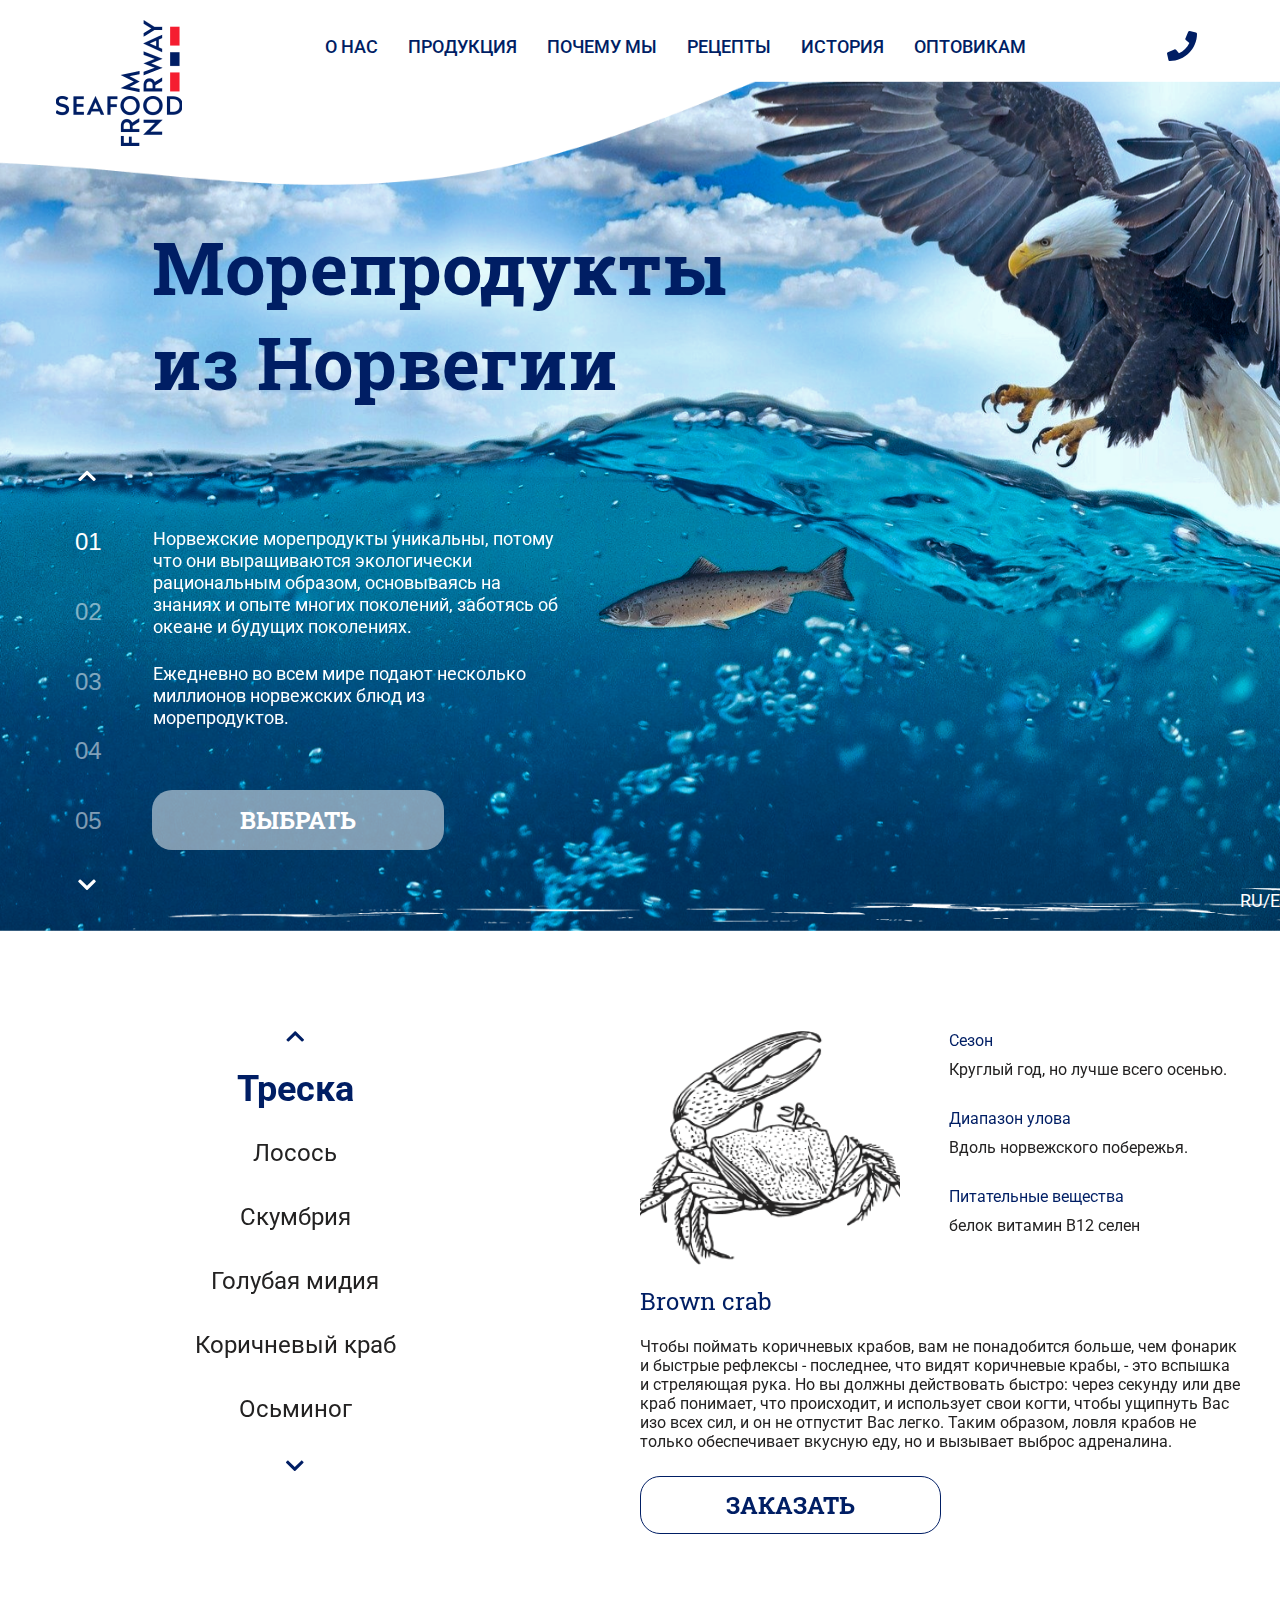
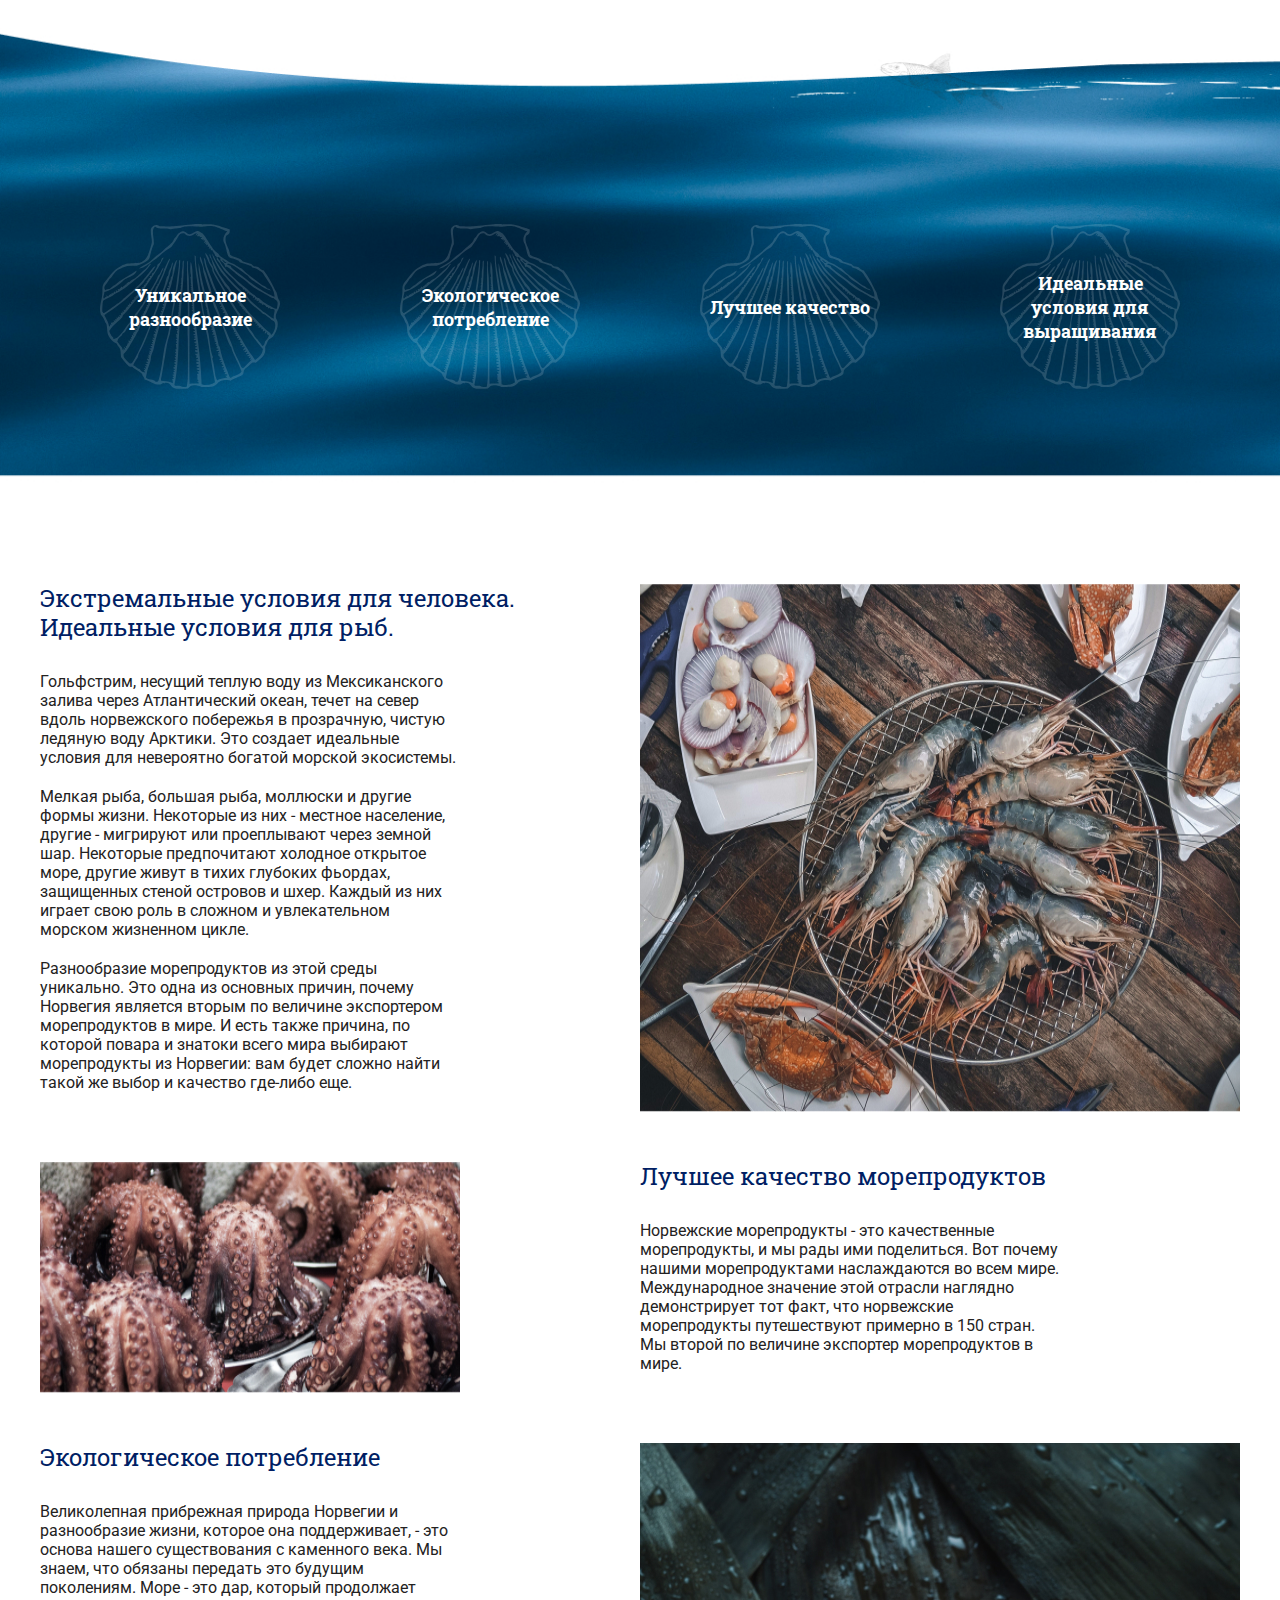
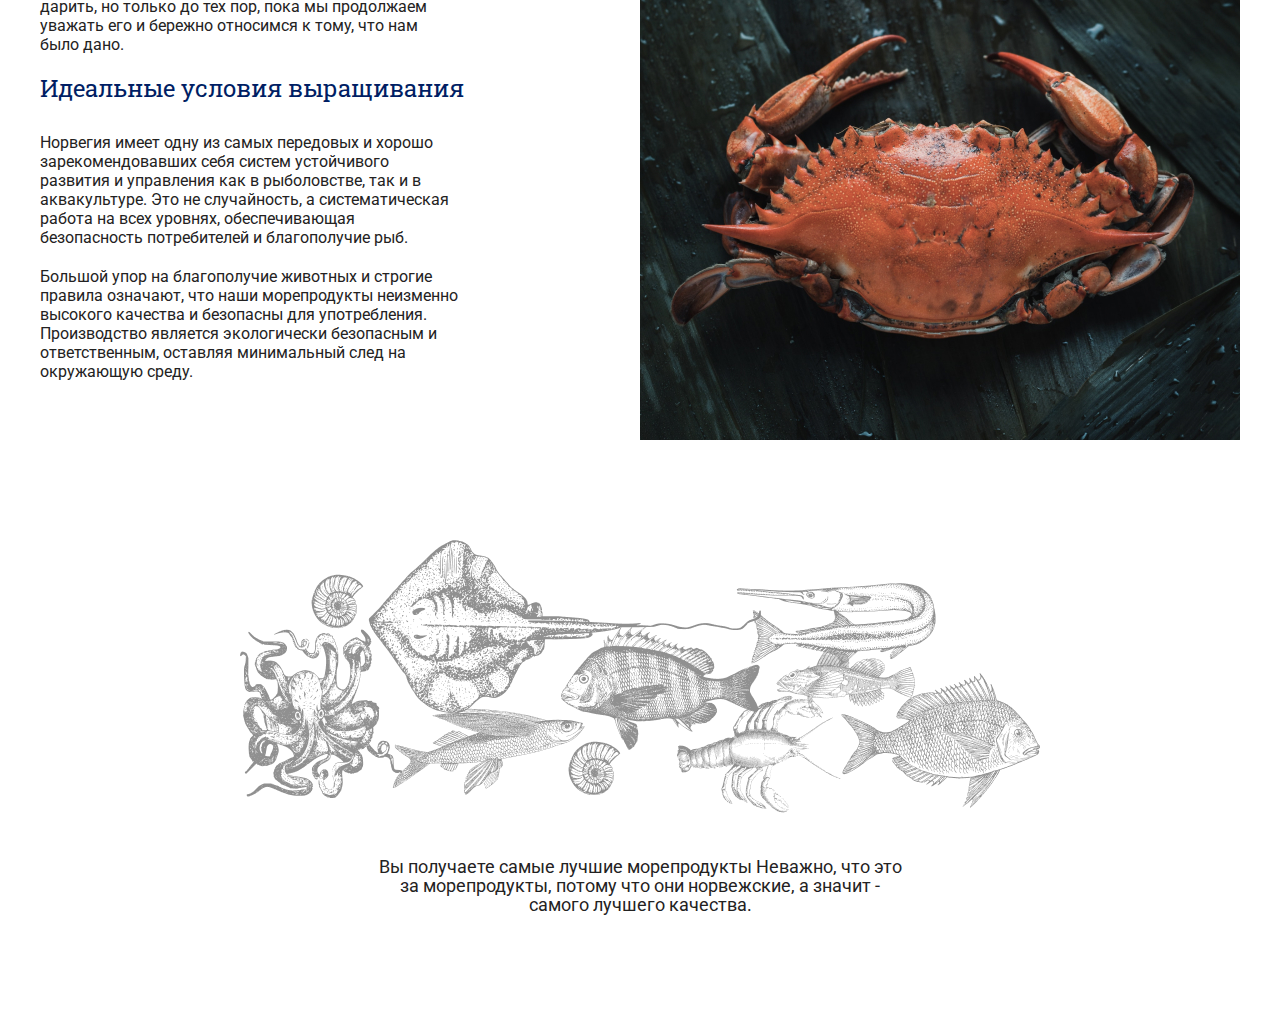
==== index.html @ a82eacaa "first commit" ====
<!DOCTYPE html>
<html lang="RU">

<head>
  <meta charset="UTF-8">
  <meta name="viewport" content="width=device-width, initial-scale=1.0">
  <meta http-equiv="X-UA-Compatible" content="ie=edge">
  <title>Document</title>
  <link rel="preconnect" href="https://fonts.googleapis.com">
  <link rel="preconnect" href="https://fonts.gstatic.com" crossorigin>
  <link href="https://fonts.googleapis.com/css2?family=Roboto+Slab:wght@400;700&family=Roboto:wght@400;500&display=swap"
    rel="stylesheet">
  <link rel="stylesheet" href="css/reset.css">
  <link rel="stylesheet" href="css/slick.css">
  <link rel="stylesheet" href="css/jquery.fancybox.css">
  <link rel="stylesheet" href="css/style.css">
</head>

<body>

  <header class="header">
    <div class="container">
      <div class="header__top">

        <a href="#" class="logo">
          <img class="logo__img" src="images/logo.png" alt="">
        </a>
        <nav class="menu">
          <ul class="menu__list">
            <li class="menu__item">
              <a href="" class="menu__link">О нас</a>
            </li>
            <li class="menu__item">
              <a href="" class="menu__link">Продукция</a>
            </li>
            <li class="menu__item">
              <a href="" class="menu__link">Почему мы</a>
            </li>
            <li class="menu__item">
              <a href="" class="menu__link">Рецепты</a>
            </li>
            <li class="menu__item">
              <a href="" class="menu__link">История</a>
            </li>
            <li class="menu__item">
              <a href="" class="menu__link">Оптовикам</a>
            </li>
          </ul>
        </nav>
        <a href="" class="phone">
          <img class="phone__img" src="images/phone.svg" alt="">
        </a>
      </div>
    </div>
    <div class="header__content">
      <div class="container">
        <h1 class="title">
          Морепродукты из Норвегии
        </h1>
        <div class="header-slider">
          <div class="header-slider__item">
            <p class="header-slider__text">
              Норвежские морепродукты уникальны, потому что они выращиваются экологически рациональным образом,
              основываясь на знаниях и опыте многих поколений, заботясь об океане и будущих поколениях.
            </p>
            <p class="header-slider__text">
              Ежедневно во всем мире подают несколько миллионов норвежских блюд из морепродуктов.
            </p>
          </div>
          <div class="header-slider__item">
            <p class="header-slider__text">
              Норвежские морепродукты уникальны, потому что они выращиваются экологически рациональным образом,
              основываясь на знаниях и опыте многих поколений, заботясь об океане и будущих поколениях.
            </p>
            <p class="header-slider__text">
              Ежедневно во всем мире подают несколько миллионов норвежских блюд из морепродуктов.
            </p>
          </div>
          <div class="header-slider__item">
            <p class="header-slider__text">
              Норвежские морепродукты уникальны, потому что они выращиваются экологически рациональным образом,
              основываясь на знаниях и опыте многих поколений, заботясь об океане и будущих поколениях.
            </p>
            <p class="header-slider__text">
              Ежедневно во всем мире подают несколько миллионов норвежских блюд из морепродуктов.
            </p>
          </div>
          <div class="header-slider__item">
            <p class="header-slider__text">
              Норвежские морепродукты уникальны, потому что они выращиваются экологически рациональным образом,
              основываясь на знаниях и опыте многих поколений, заботясь об океане и будущих поколениях.
            </p>
            <p class="header-slider__text">
              Ежедневно во всем мире подают несколько миллионов норвежских блюд из морепродуктов.
            </p>
          </div>
          <div class="header-slider__item">
            <p class="header-slider__text">
              Норвежские морепродукты уникальны, потому что они выращиваются экологически рациональным образом,
              основываясь на знаниях и опыте многих поколений, заботясь об океане и будущих поколениях.
            </p>
            <p class="header-slider__text">
              Ежедневно во всем мире подают несколько миллионов норвежских блюд из морепродуктов.
            </p>
          </div>
        </div>
        <a href="#" class="header__content-btn">ВЫБРАТЬ</a>
        <div class="header__content-box">
          <a href="#" class="header__content-link">RU</a>/
          <a href="#" class="header__content-link">EN</a>
        </div>
      </div>
    </div>
  </header>

  <main class="main">
    <section class="product">
      <div class="container">
        <div class="product__inner">
          <div class="product__name">
            <h3 class="product__name-item">Треска</h3>
            <h3 class="product__name-item">Лосось</h3>
            <h3 class="product__name-item">Скумбрия</h3>
            <h3 class="product__name-item">Голубая мидия</h3>
            <h3 class="product__name-item">Коричневый краб</h3>
            <h3 class="product__name-item">Осьминог</h3>
            <h3 class="product__name-item">Треска</h3>
            <h3 class="product__name-item">Голубая мидия</h3>
            <h3 class="product__name-item">Скумбрия</h3>
            <h3 class="product__name-item">Осьминог</h3>
          </div>


          <div class="product__content">

            <div class="product__content-element">

              <div class="product__content-box">
                <img class="product__content-img" src="images/product.png" alt="">
                <ul class="product__content-list">
                  <li class="product__content-item">
                    <span>Сезон</span>
                    Круглый год, но лучше всего осенью.
                  </li>
                  <li class="product__content-item">
                    <span>Диапазон улова</span>
                    Вдоль норвежского побережья.
                  </li>
                  <li class="product__content-item">
                    <span>Питательные вещества</span>
                    белок
                    витамин B12
                   селен
                  </li>
                </ul>
              </div>
              <h3 class="product__content-title">Brown crab</h2>
              <p class="product__content-text">
                Чтобы поймать коричневых крабов, вам не понадобится больше, чем фонарик и быстрые рефлексы - последнее, что видят коричневые крабы, - это вспышка и стреляющая рука. Но вы должны действовать быстро: через секунду или две краб понимает, что происходит, и использует свои когти, чтобы ущипнуть Вас изо всех сил, и он не отпустит Вас легко. Таким образом, ловля крабов не только обеспечивает вкусную еду, но и вызывает выброс адреналина.
              </p>
              <button class="product__content-btn">ЗАКАЗАТЬ</button>
            </div>
            <div class="product__content-element">

              <div class="product__content-box">
                <img class="product__content-img" src="images/product.png" alt="">
                <ul class="product__content-list">
                  <li class="product__content-item">
                    <span>Сезон</span>
                    Круглый год, но лучше всего осенью.
                  </li>
                  <li class="product__content-item">
                    <span>Диапазон улова</span>
                    Вдоль норвежского побережья.
                  </li>
                  <li class="product__content-item">
                    <span>Питательные вещества</span>
                    белок
                    витамин B12
                   селен
                  </li>
                </ul>
              </div>
              <h3 class="product__content-title">Brown crab</h2>
              <p class="product__content-text">
                Чтобы поймать коричневых крабов, вам не понадобится больше, чем фонарик и быстрые рефлексы - последнее, что видят коричневые крабы, - это вспышка и стреляющая рука. Но вы должны действовать быстро: через секунду или две краб понимает, что происходит, и использует свои когти, чтобы ущипнуть Вас изо всех сил, и он не отпустит Вас легко. Таким образом, ловля крабов не только обеспечивает вкусную еду, но и вызывает выброс адреналина.
              </p>
              <button class="product__content-btn">ЗАКАЗАТЬ</button>
            </div>
            <div class="product__content-element">

              <div class="product__content-box">
                <img class="product__content-img" src="images/product.png" alt="">
                <ul class="product__content-list">
                  <li class="product__content-item">
                    <span>Сезон</span>
                    Круглый год, но лучше всего осенью.
                  </li>
                  <li class="product__content-item">
                    <span>Диапазон улова</span>
                    Вдоль норвежского побережья.
                  </li>
                  <li class="product__content-item">
                    <span>Питательные вещества</span>
                    белок
                    витамин B12
                   селен
                  </li>
                </ul>
              </div>
              <h3 class="product__content-title">Brown crab</h2>
              <p class="product__content-text">
                Чтобы поймать коричневых крабов, вам не понадобится больше, чем фонарик и быстрые рефлексы - последнее, что видят коричневые крабы, - это вспышка и стреляющая рука. Но вы должны действовать быстро: через секунду или две краб понимает, что происходит, и использует свои когти, чтобы ущипнуть Вас изо всех сил, и он не отпустит Вас легко. Таким образом, ловля крабов не только обеспечивает вкусную еду, но и вызывает выброс адреналина.
              </p>
              <button class="product__content-btn">ЗАКАЗАТЬ</button>
            </div>
            <div class="product__content-element">

              <div class="product__content-box">
                <img class="product__content-img" src="images/product.png" alt="">
                <ul class="product__content-list">
                  <li class="product__content-item">
                    <span>Сезон</span>
                    Круглый год, но лучше всего осенью.
                  </li>
                  <li class="product__content-item">
                    <span>Диапазон улова</span>
                    Вдоль норвежского побережья.
                  </li>
                  <li class="product__content-item">
                    <span>Питательные вещества</span>
                    белок
                    витамин B12
                   селен
                  </li>
                </ul>
              </div>
              <h3 class="product__content-title">Brown crab</h2>
              <p class="product__content-text">
                Чтобы поймать коричневых крабов, вам не понадобится больше, чем фонарик и быстрые рефлексы - последнее, что видят коричневые крабы, - это вспышка и стреляющая рука. Но вы должны действовать быстро: через секунду или две краб понимает, что происходит, и использует свои когти, чтобы ущипнуть Вас изо всех сил, и он не отпустит Вас легко. Таким образом, ловля крабов не только обеспечивает вкусную еду, но и вызывает выброс адреналина.
              </p>
              <button class="product__content-btn">ЗАКАЗАТЬ</button>
            </div>
            <div class="product__content-element">

              <div class="product__content-box">
                <img class="product__content-img" src="images/product.png" alt="">
                <ul class="product__content-list">
                  <li class="product__content-item">
                    <span>Сезон</span>
                    Круглый год, но лучше всего осенью.
                  </li>
                  <li class="product__content-item">
                    <span>Диапазон улова</span>
                    Вдоль норвежского побережья.
                  </li>
                  <li class="product__content-item">
                    <span>Питательные вещества</span>
                    белок
                    витамин B12
                   селен
                  </li>
                </ul>
              </div>
              <h3 class="product__content-title">Brown crab</h2>
              <p class="product__content-text">
                Чтобы поймать коричневых крабов, вам не понадобится больше, чем фонарик и быстрые рефлексы - последнее, что видят коричневые крабы, - это вспышка и стреляющая рука. Но вы должны действовать быстро: через секунду или две краб понимает, что происходит, и использует свои когти, чтобы ущипнуть Вас изо всех сил, и он не отпустит Вас легко. Таким образом, ловля крабов не только обеспечивает вкусную еду, но и вызывает выброс адреналина.
              </p>
              <button class="product__content-btn">ЗАКАЗАТЬ</button>
            </div>
            <div class="product__content-element">

              <div class="product__content-box">
                <img class="product__content-img" src="images/product.png" alt="">
                <ul class="product__content-list">
                  <li class="product__content-item">
                    <span>Сезон</span>
                    Круглый год, но лучше всего осенью.
                  </li>
                  <li class="product__content-item">
                    <span>Диапазон улова</span>
                    Вдоль норвежского побережья.
                  </li>
                  <li class="product__content-item">
                    <span>Питательные вещества</span>
                    белок
                    витамин B12
                   селен
                  </li>
                </ul>
              </div>
              <h3 class="product__content-title">Brown crab</h2>
              <p class="product__content-text">
                Чтобы поймать коричневых крабов, вам не понадобится больше, чем фонарик и быстрые рефлексы - последнее, что видят коричневые крабы, - это вспышка и стреляющая рука. Но вы должны действовать быстро: через секунду или две краб понимает, что происходит, и использует свои когти, чтобы ущипнуть Вас изо всех сил, и он не отпустит Вас легко. Таким образом, ловля крабов не только обеспечивает вкусную еду, но и вызывает выброс адреналина.
              </p>
              <button class="product__content-btn">ЗАКАЗАТЬ</button>
            </div>
            <div class="product__content-element">

              <div class="product__content-box">
                <img class="product__content-img" src="images/product.png" alt="">
                <ul class="product__content-list">
                  <li class="product__content-item">
                    <span>Сезон</span>
                    Круглый год, но лучше всего осенью.
                  </li>
                  <li class="product__content-item">
                    <span>Диапазон улова</span>
                    Вдоль норвежского побережья.
                  </li>
                  <li class="product__content-item">
                    <span>Питательные вещества</span>
                    белок
                    витамин B12
                   селен
                  </li>
                </ul>
              </div>
              <h3 class="product__content-title">Brown crab</h2>
              <p class="product__content-text">
                Чтобы поймать коричневых крабов, вам не понадобится больше, чем фонарик и быстрые рефлексы - последнее, что видят коричневые крабы, - это вспышка и стреляющая рука. Но вы должны действовать быстро: через секунду или две краб понимает, что происходит, и использует свои когти, чтобы ущипнуть Вас изо всех сил, и он не отпустит Вас легко. Таким образом, ловля крабов не только обеспечивает вкусную еду, но и вызывает выброс адреналина.
              </p>
              <button class="product__content-btn">ЗАКАЗАТЬ</button>
            </div>
            <div class="product__content-element">

              <div class="product__content-box">
                <img class="product__content-img" src="images/product.png" alt="">
                <ul class="product__content-list">
                  <li class="product__content-item">
                    <span>Сезон</span>
                    Круглый год, но лучше всего осенью.
                  </li>
                  <li class="product__content-item">
                    <span>Диапазон улова</span>
                    Вдоль норвежского побережья.
                  </li>
                  <li class="product__content-item">
                    <span>Питательные вещества</span>
                    белок
                    витамин B12
                   селен
                  </li>
                </ul>
              </div>
              <h3 class="product__content-title">Brown crab</h2>
              <p class="product__content-text">
                Чтобы поймать коричневых крабов, вам не понадобится больше, чем фонарик и быстрые рефлексы - последнее, что видят коричневые крабы, - это вспышка и стреляющая рука. Но вы должны действовать быстро: через секунду или две краб понимает, что происходит, и использует свои когти, чтобы ущипнуть Вас изо всех сил, и он не отпустит Вас легко. Таким образом, ловля крабов не только обеспечивает вкусную еду, но и вызывает выброс адреналина.
              </p>
              <button class="product__content-btn">ЗАКАЗАТЬ</button>
            </div>
            <div class="product__content-element">

              <div class="product__content-box">
                <img class="product__content-img" src="images/product.png" alt="">
                <ul class="product__content-list">
                  <li class="product__content-item">
                    <span>Сезон</span>
                    Круглый год, но лучше всего осенью.
                  </li>
                  <li class="product__content-item">
                    <span>Диапазон улова</span>
                    Вдоль норвежского побережья.
                  </li>
                  <li class="product__content-item">
                    <span>Питательные вещества</span>
                    белок
                    витамин B12
                   селен
                  </li>
                </ul>
              </div>
              <h3 class="product__content-title">Brown crab</h2>
              <p class="product__content-text">
                Чтобы поймать коричневых крабов, вам не понадобится больше, чем фонарик и быстрые рефлексы - последнее, что видят коричневые крабы, - это вспышка и стреляющая рука. Но вы должны действовать быстро: через секунду или две краб понимает, что происходит, и использует свои когти, чтобы ущипнуть Вас изо всех сил, и он не отпустит Вас легко. Таким образом, ловля крабов не только обеспечивает вкусную еду, но и вызывает выброс адреналина.
              </p>
              <button class="product__content-btn">ЗАКАЗАТЬ</button>
            </div>
            <div class="product__content-element">

              <div class="product__content-box">
                <img class="product__content-img" src="images/product.png" alt="">
                <ul class="product__content-list">
                  <li class="product__content-item">
                    <span>Сезон</span>
                    Круглый год, но лучше всего осенью.
                  </li>
                  <li class="product__content-item">
                    <span>Диапазон улова</span>
                    Вдоль норвежского побережья.
                  </li>
                  <li class="product__content-item">
                    <span>Питательные вещества</span>
                    белок
                    витамин B12
                   селен
                  </li>
                </ul>
              </div>
              <h3 class="product__content-title">Brown crab</h2>
              <p class="product__content-text">
                Чтобы поймать коричневых крабов, вам не понадобится больше, чем фонарик и быстрые рефлексы - последнее, что видят коричневые крабы, - это вспышка и стреляющая рука. Но вы должны действовать быстро: через секунду или две краб понимает, что происходит, и использует свои когти, чтобы ущипнуть Вас изо всех сил, и он не отпустит Вас легко. Таким образом, ловля крабов не только обеспечивает вкусную еду, но и вызывает выброс адреналина.
              </p>
              <button class="product__content-btn">ЗАКАЗАТЬ</button>
            </div>


          </div>
        </div>
      </div>
    </section>
    <div class="seafood-box">
      <div class="container">
        <div class="seafood-box__items">
            <div class="seafood-box__item">Уникальное разнообразие</div>
            <div class="seafood-box__item">Экологическое потребление</div>
            <div class="seafood-box__item">Лучшее качество</div>
            <div class="seafood-box__item">Идеальные условия для выращивания</div>
        </div>
      </div>
    </div>
    <div class="seafood">
      <div class="container">
        <div class="seafood__items">

          <div class="seafood__item">
            <div class="seafood__items-content">
                  <h3 class="seafood__item-title">
                    Экстремальные условия для человека. Идеальные условия для рыб.
                  </h3>
                  <p class="seafood__item-text">
                    Гольфстрим, несущий теплую воду из Мексиканского залива через Атлантический океан, течет на север вдоль норвежского побережья в прозрачную, чистую ледяную воду Арктики. Это создает идеальные условия для невероятно богатой морской экосистемы.
                  </p>
                  <p class="seafood__item-text">Мелкая рыба, большая рыба, моллюски и другие формы жизни. Некоторые из них - местное население, другие - мигрируют или проеплывают через земной шар. Некоторые предпочитают холодное открытое море, другие живут в тихих глубоких фьордах, защищенных стеной островов и шхер. Каждый из них играет свою роль в сложном и увлекательном морском жизненном цикле.
                  </p>
                  <p class="seafood__item-text">Разнообразие морепродуктов из этой среды уникально. Это одна из основных причин, почему Норвегия является вторым по величине экспортером морепродуктов в мире. И есть также причина, по которой повара и знатоки всего мира выбирают морепродукты из Норвегии: вам будет сложно найти такой же выбор и качество где-либо еще.
                  </p>
              </div>
            <img class="seafood__item-img" src="images/content-1.jpg" alt="">
           </div>


           <div class="seafood__item seafood__item--text-right">
            <img class="seafood__item-img" src="images/content-2.jpg" alt="">
              <div class="seafood__items-content">
                  <h3 class="seafood__item-title">
                    Лучшее качество морепродуктов
                  </h3>
                  <p class="seafood__item-text">
                    Норвежские морепродукты - это качественные морепродукты, и мы рады ими поделиться. 
                    Вот почему нашими морепродуктами наслаждаются во всем мире. Международное значение этой отрасли наглядно демонстрирует тот факт, что норвежские морепродукты путешествуют примерно в 150 стран. Мы второй по величине экспортер морепродуктов в мире.
                  </p>
              </div>
           </div>

           <div class="seafood__item">
            <div class="seafood__items-content">
                  <h3 class="seafood__item-title">
                    Экологическое потребление
                  </h3>
                  <p class="seafood__item-text">
                    Великолепная прибрежная природа Норвегии и разнообразие жизни, которое она поддерживает, - это основа нашего существования с каменного века. Мы знаем, что обязаны передать это будущим поколениям. Море - это дар, который продолжает дарить, но только до тех пор, пока мы продолжаем уважать его и бережно относимся к тому, что нам было дано.
                  </p>
                  <h3 class="seafood__item-title">
                    Идеальные условия выращивания
                  </h3>
                  <p class="seafood__item-text">Норвегия имеет одну из самых передовых и хорошо зарекомендовавших себя систем устойчивого развития и управления как в рыболовстве, так и в аквакультуре. Это не случайность, а систематическая работа на всех уровнях, обеспечивающая безопасность потребителей и благополучие рыб. 
                  </p>
                  <p class="seafood__item-text">Большой упор на благополучие животных и строгие правила означают, что наши морепродукты неизменно высокого качества и безопасны для употребления. Производство является экологически безопасным и ответственным, оставляя минимальный след на окружающую среду.
                  </p>
              </div>
            <img class="seafood__item-img" src="images/content-3.jpg" alt="">
           </div>
          </div>
            <blockquote class="seafood__blockquote">
              <img src="images/blockquote.png" alt="">
              <p class="seafood__blockquote-text">Вы получаете самые лучшие морепродукты
                Неважно, что это за морепродукты, потому что они норвежские, 
                а значит - самого лучшего качества.</p>
            </blockquote>


      
    </div>
  </main>

  <script src="https://ajax.googleapis.com/ajax/libs/jquery/3.4.1/jquery.min.js"></script>
  <script src="js/slick.min.js"></script>
  <script src="js/jquery.fancybox.min.js"></script>
  <script src="js/main.js"></script>
</body>

</html>
---- css/style.css ----
*,
*::after,
*::before{
  box-sizing: border-box;  
}
a{
    color: inherit;
    text-decoration: none;
}
body{
    font-family: 'Roboto', sans-serif;
    font-weight: 400;
    font-size: 16px;
    line-height: 19px;
    color: #232222;
}
.container{
    max-width: 1220px;
    padding: 0 10px;
    margin:0 auto;
}
.header__top{
    display: flex;
    justify-content: space-between;
    padding-top: 20px;
}
.logo{
    margin-left: 16px;
}
.phone{
    margin-right: 43px;
    margin-top: 11px;
}
.menu{
    margin-top: 16px;
}
.menu__list{
    display: flex;
}
.menu__item + .menu__item{
    margin-left: 30px;
}
.menu__link{
    text-transform: uppercase;
    font-weight: 500;
    font-size: 18px;
    line-height: 21px;
    color: #001E64;
}
.menu__link:hover{
    border-bottom: 1px solid #001E64;
    color: #60729E
}
.header__content{
    background-image: url(../images/header.png);
    background-size: cover;
    background-position: top;
    background-repeat: no-repeat;
    padding-bottom: 20px;
    margin-top: -100px;
    min-height: calc(100vh - 50px);
}
.title{
    color: #001E64;
    font-weight: 700;
    font-size: 72px;
    line-height: 95px;
    font-family: 'Roboto Slab', serif;
    max-width: 589px;
    padding-top: 170px;
    padding-left: 112px;
    margin-bottom: 60px;
}
.header-slider{
    max-width: 522px;
    padding-left: 112px;
    padding-top: 57px;
    padding-bottom: 135px;
}
.header-slider__text{
    color: #FFFFFF;
    margin-bottom: 25px;
    font-size: 18px;
    line-height: 22px;
}
.slick-prev,
.slick-next{
    background-color: transparent;
    border: none;
    cursor: pointer;
    padding: 0;
    position: absolute;
    left: 19px;
}
.slick-prev{
    top: 0;
}
.slick-next{
    bottom: 0;
}

.slick-dots{
    list-style: none;
    position: absolute;
    left: 35px;
    top: 58px;
    bottom: 55px;
    display: flex;
    flex-direction: column;
    justify-content: space-between;
}

.slick-dots button{
    border: none;
    background-color: transparent;
    padding: 0;
    font-size: 24px;
    line-height: 28px;
    color: #FFFFFF;
    font-weight: 400;
    opacity: 0.5;
    cursor: pointer;
}
.slick-active button{
    opacity: 1;
}
.slick-dots button::before{
    content: '0';
}
.header__content-btn{
    font-family: 'Roboto Slab', serif;
    font-size: 24px;
    line-height: 32px;
    color: #FFFFFF;
    font-weight: 700;
    padding: 14px 88px;
    border-radius: 20px;
    background-color: rgb(255, 255, 255, 0.5);
    margin-left: 112px;
    display: inline-block;
    transform: translateY(-100px);
    position: absolute;
}
.header__content-box{
    display: flex;
    margin-left: 100%;
    margin-right: 30px;
    font-size: 18px;
    line-height: 21px;
    color: #FFFFFF;
}
.header__content-link__active{
    font-weight: 700;
}
.product{
    padding-top: 100px;
}
.product__inner{
    display: flex;
    justify-content: space-between;
}
.product__content{
    max-width: 600px;
}
.product__name{
    width: 510px;
    text-align: center;
    padding-top: 41px;
}
.product-prev{
    position: absolute;
    top: 0;
    left: 50%;
    transform: translateX(-50%);
}
.product-prev,
.product-next{
    border: none;
    background-color: transparent;
    padding: 0;
}
.product__name-item{
    font-size: 24px;
    line-height: 32px;
    font-weight: 400;
    cursor: pointer;
}
.product__name-item+ .product__name-item{
    margin-top: 30px;
}
.product__name-item.slick-current{
    font-weight: 700;
    font-size: 36px;
    color: #001E64; 
}

.product__content-box{
    display: flex;
    justify-content: space-between;
}
.product__content-img{
    object-fit: cover;
}
.product__content-list{
    width: 291px;
    list-style: none;
}

.product__content-item{
    margin-bottom: 30px;
}
.product__content-item span{
    display: block;
    margin-bottom: 10px;
    color: #001E64; 
}
.product__content-title{
    padding-top: 20px;
    margin-bottom: 20px;
    font-size: 24px;
    line-height: 32px;
    font-family: 'Roboto Slab', serif;
    font-weight: 400;
    color: #001E64; 
}
.product__content-text{
    font-size: 16px;
    margin-bottom: 25px;
}
.product__content-btn{
    font-family: 'Roboto Slab', serif;
    display: inline-block;
    padding: 12px 85px;
    color: #001E64;
    font-size: 24px;
    line-height: 32px;
    font-weight: 700;
    background-color: transparent;
    text-transform: uppercase;
    border: 1px solid #001E64;
    border-radius: 20px;
    cursor: pointer;
}
.seafood-box{
    background-image: url(../images/seafood.jpg);
    background-repeat: no-repeat;
    background-size: cover;
    background-position: top center;
    padding: 290px 0 95px;
    font-family: 'Roboto Slab', serif;
    font-weight: 700;
    font-size: 18px;
    line-height: 24px;
}
.seafood-box__items{
    display: flex;
    justify-content: space-around;
}
.seafood-box__item{
    width: 180px;
    min-height: 165px;
    display: flex;
    justify-content: center;
    align-items: center;
    text-align: center;
    color:white;
    background-image: url(../images/seefoods-decor.svg);
    background-position: center;
    background-size: cover;
}

.seafood {
    padding: 100px 0;
}
.seafood__items {
    margin-bottom: 100px;
}
.seafood__item {
    display: flex;
    justify-content: space-between;
    margin-bottom: 50px;
}
.seafood__item-title {
    max-width: 490px;
    margin-bottom: 30px;
    font-size: 24px;
    font-family: 'Roboto Slab', serif;
    color: #001E64;
    font-weight: 400;
    line-height: 29px;
}
.seafood__item-text {
    max-width: 420px;
    margin-bottom: 20px;
}

.seafood__item--text-right .seafood__item-title{
    max-width: 420px;
}
.seafood__item--text-right .seafood__items-content{
    margin-right: 180px;
}
.seafood__item-img {
}
.seafood__blockquote {
    max-width: 800px;
    margin: 0 auto;
    text-align: center;
}
.seafood__blockquote-text {
    max-width: 530px;
    font-size: 18px;
    margin: 0 auto;
}
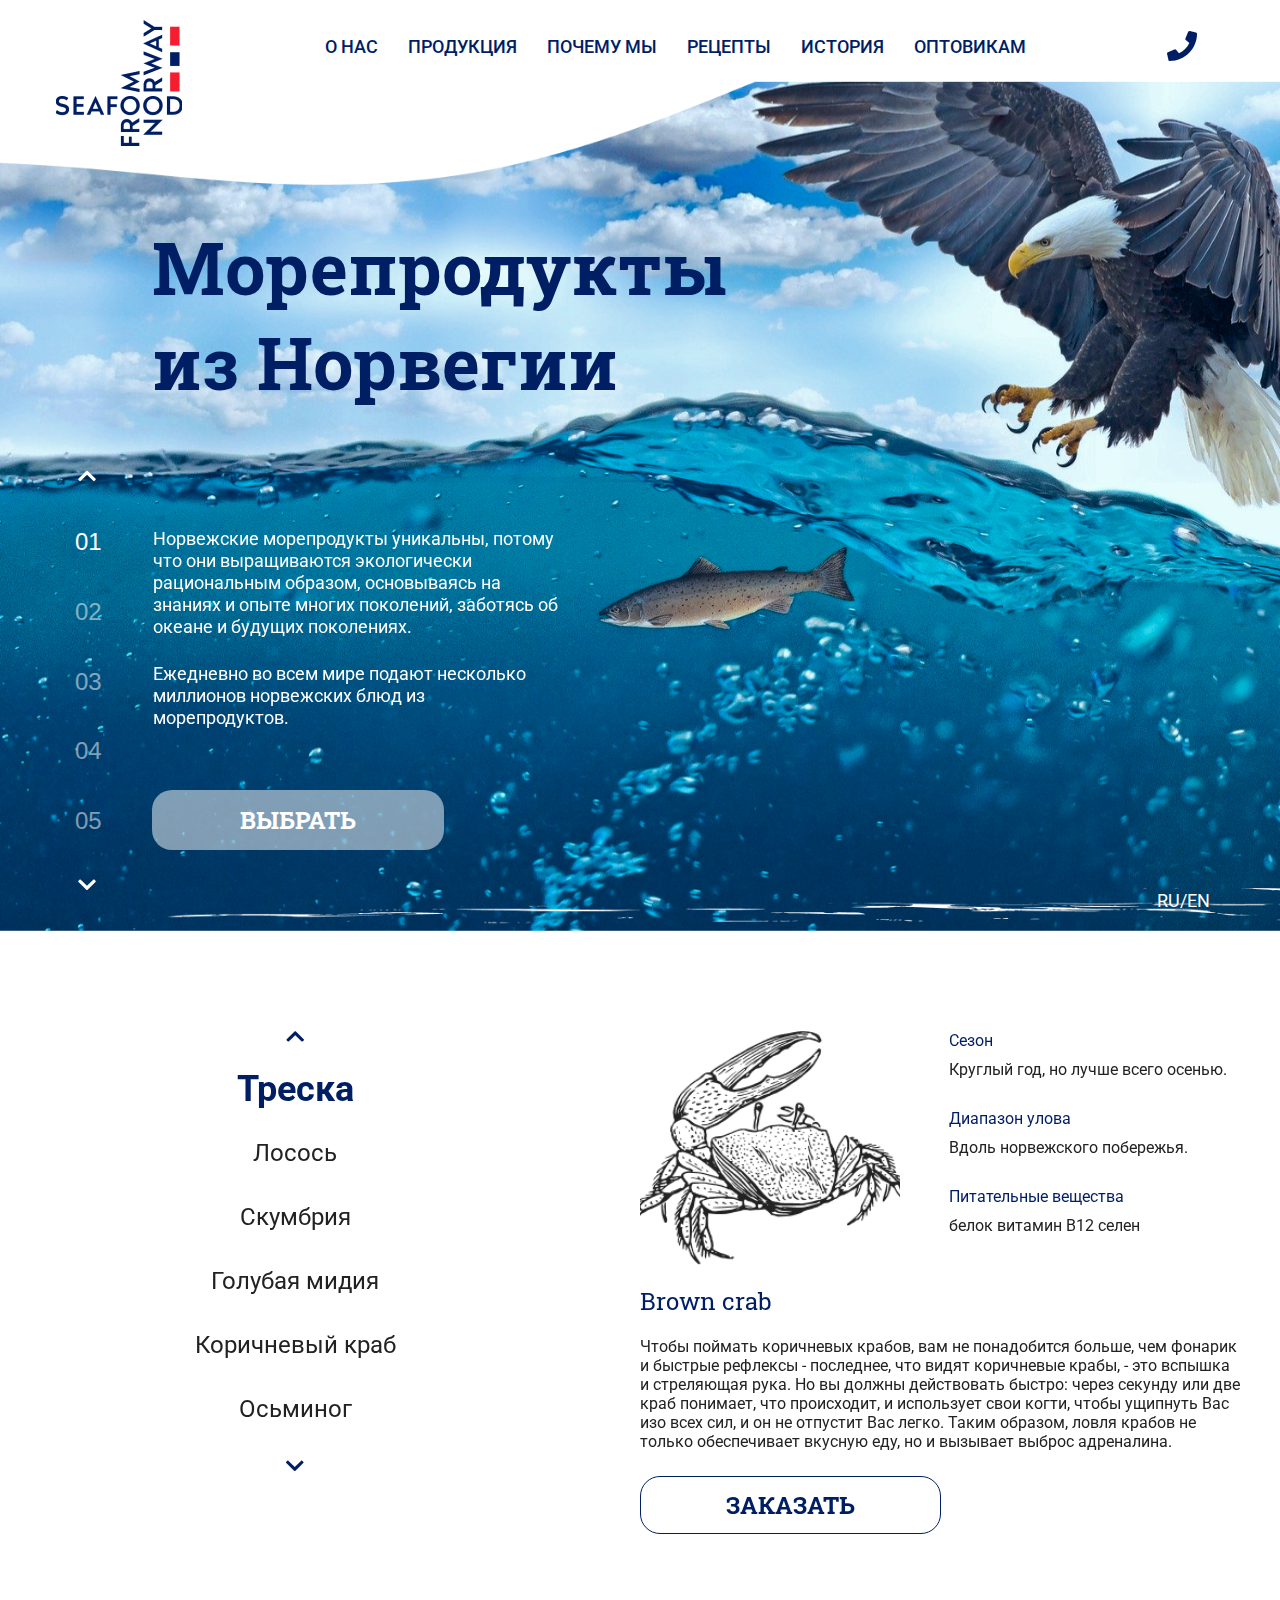
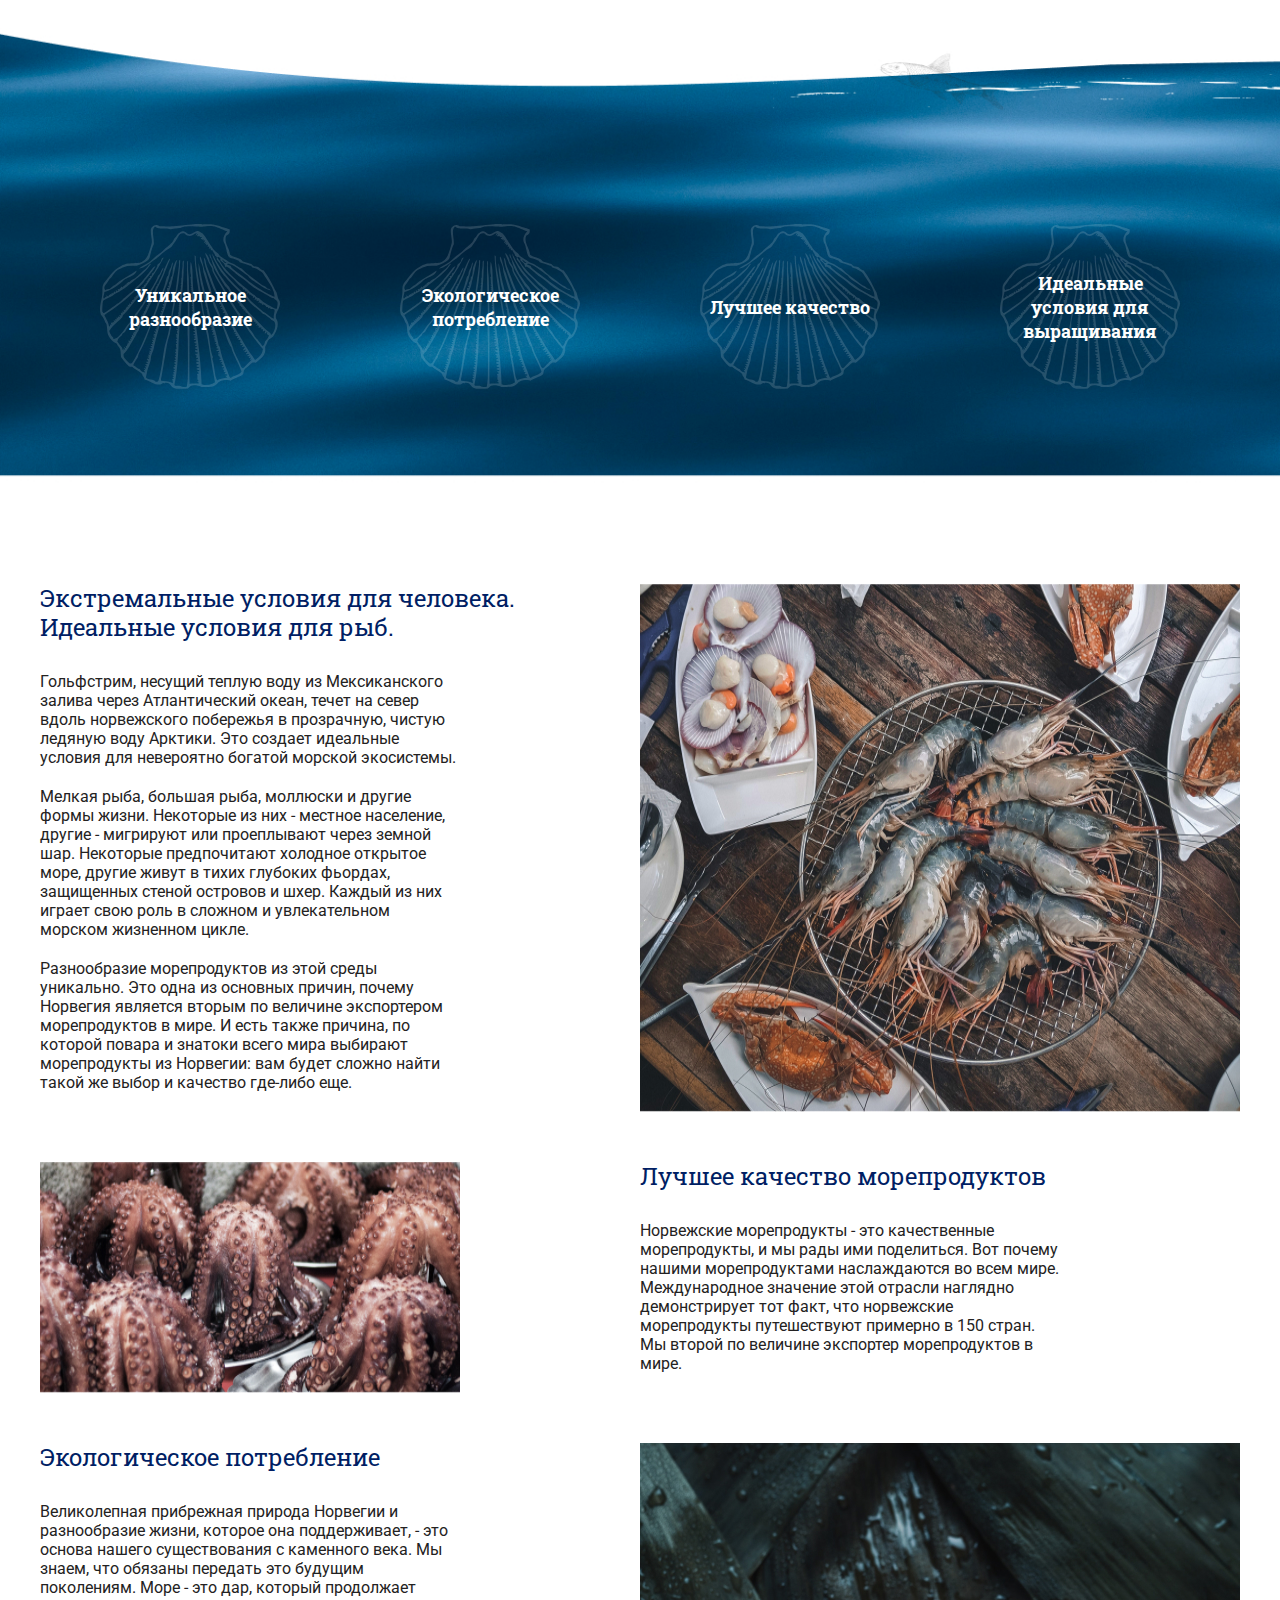
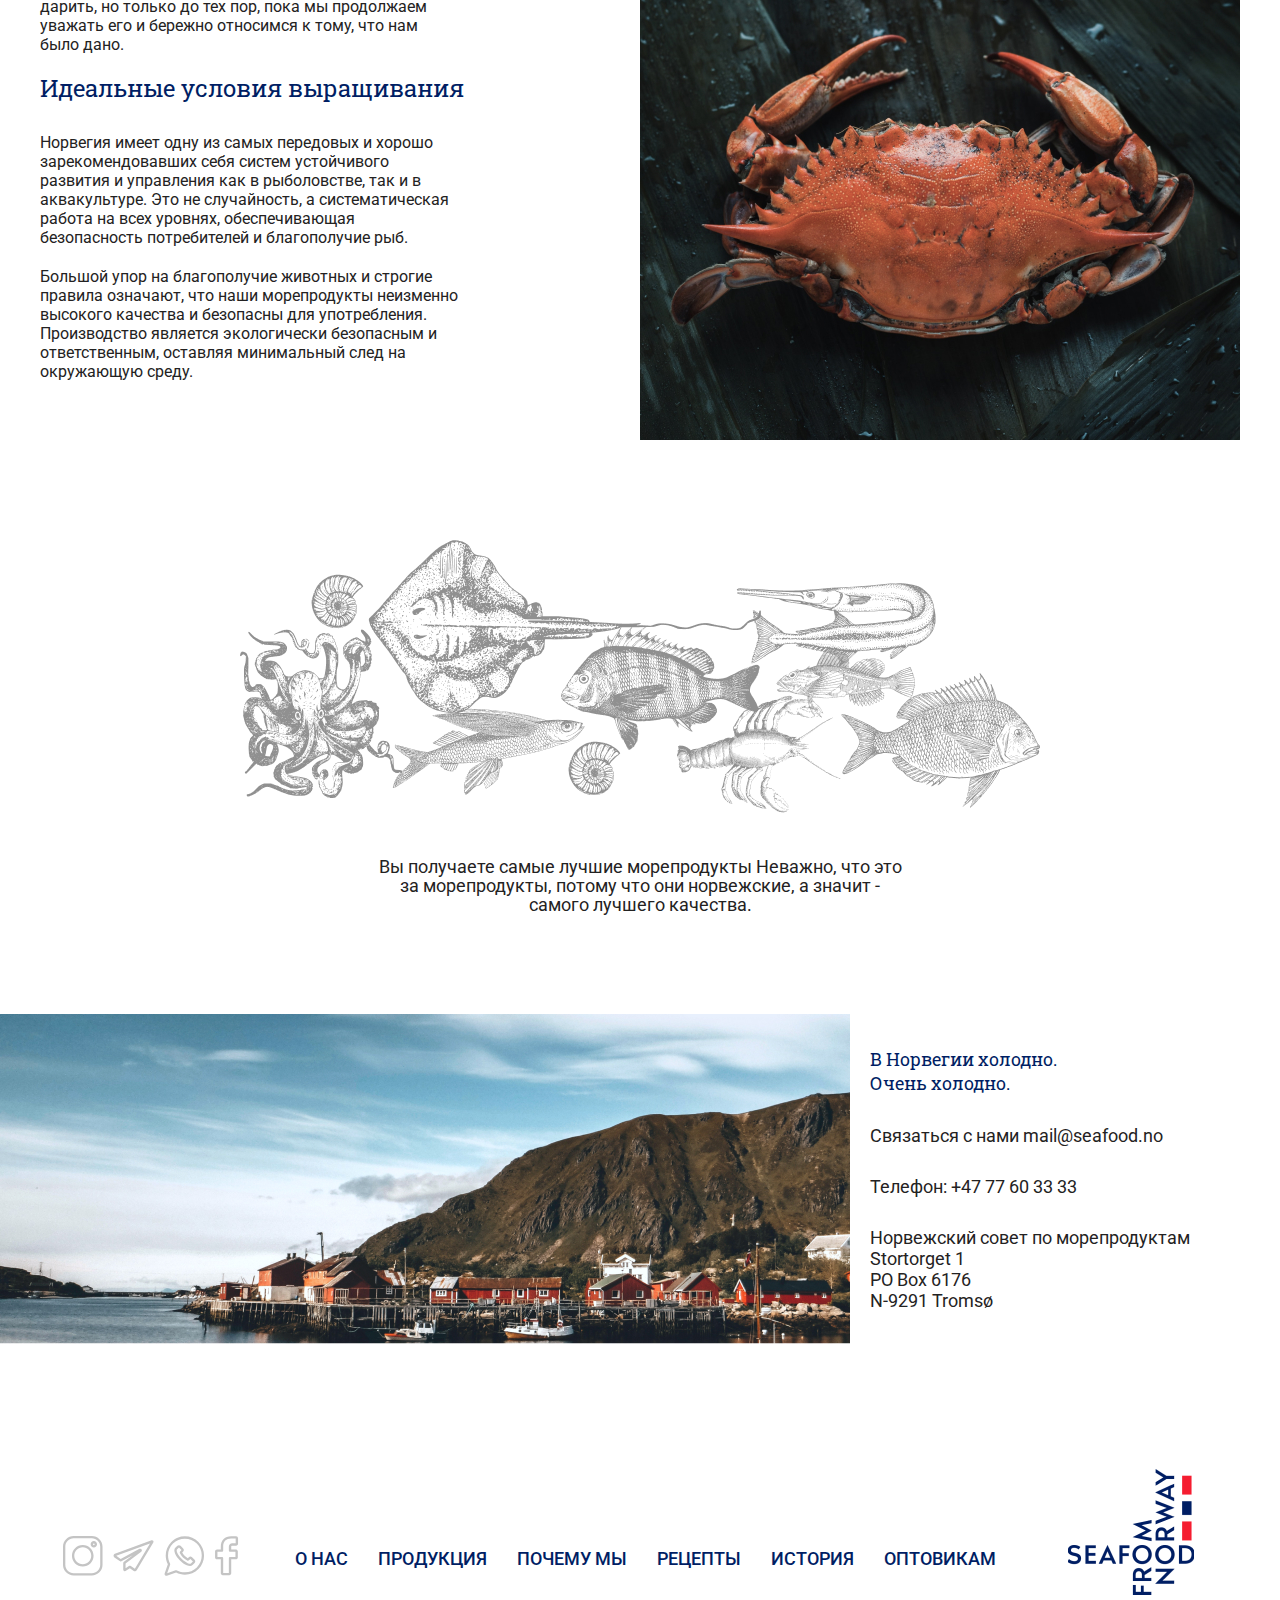
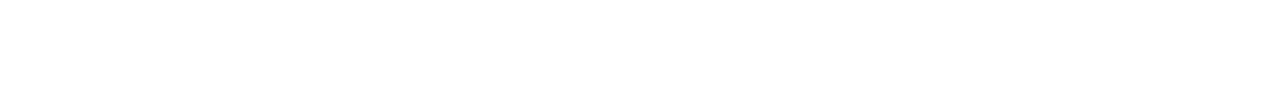
==== commit 39881ed7: "Adaptive" ====
--- a/index.html
+++ b/index.html
@@ -26,6 +26,9 @@
           <img class="logo__img" src="images/logo.png" alt="">
         </a>
         <nav class="menu">
+          <button class="menu__btn">
+            <span></span>
+          </button>
           <ul class="menu__list">
             <li class="menu__item">
               <a href="" class="menu__link">О нас</a>
@@ -113,7 +116,7 @@
     </div>
   </header>
 
-  <main class="main">
+   <main class="main">
     <section class="product">
       <div class="container">
         <div class="product__inner">
@@ -478,12 +481,96 @@
                 Неважно, что это за морепродукты, потому что они норвежские, 
                 а значит - самого лучшего качества.</p>
             </blockquote>
-
-
-      
+        </div>
+        <div class="contacts">
+          <div class="container">
+            <div class="contacts__box">
+              <p class="contacts__box-text">В Норвегии холодно.
+                Очень холодно.
+                </p>
+              <ul class="contacts__box-list">
+                <li class="contact__box-item"> <span> Связаться с нами </span>
+                  <a href="mail@seafood.no">mail@seafood.no</a> 
+                </li>
+                <li class="contact__box-item">Телефон: <a href="tel:+4777603333"> +47 77 60 33 33</a>
+                </li>
+                <li class="contact__box-item"> <span> Норвежский совет по морепродуктам </span> <br>
+                  Stortorget 1 <br>
+                  PO Box 6176 <br>
+                  N-9291 Tromsø 
+                </li>
+              </ul>
+                
+              </div>
+            </div>
+          </div>
+
+        </div>
+  </main>
+   <footer class="footer">
+    <div class="container">
+      <div class="footer__inner">
+        <ul class="footer-social-list">
+          <li class="footer-social__item">
+            <a href="#" class="footer-social__link">
+              <svg width="40" height="41" viewBox="0 0 40 41" fill="none" xmlns="http://www.w3.org/2000/svg">
+                <path d="M28.8285 0.949219H10.7C4.79993 0.949219 0 5.74915 0 11.6492V29.778C0 35.6778 4.79993 40.4777 10.7 40.4777H28.8288C34.7286 40.4777 39.5285 35.6778 39.5285 29.778V11.6492C39.5285 5.74915 34.7286 0.949219 28.8285 0.949219V0.949219ZM37.2112 29.778C37.2112 34.4 33.4508 38.1604 28.8285 38.1604H10.7C6.07772 38.1604 2.31733 34.4 2.31733 29.778V11.6492C2.31733 7.02693 6.07772 3.26655 10.7 3.26655H28.8288C33.4508 3.26655 37.2112 7.02693 37.2112 11.6492V29.778Z" fill="#C4C4C4"/>
+                <path d="M19.7623 9.90527C13.8025 9.90527 8.95404 14.7538 8.95404 20.7136C8.95404 26.6734 13.8025 31.5218 19.7623 31.5218C25.7221 31.5218 30.5706 26.6734 30.5706 20.7136C30.5706 14.7538 25.7221 9.90527 19.7623 9.90527ZM19.7623 29.2045C15.0806 29.2045 11.2714 25.3956 11.2714 20.7136C11.2714 16.0318 15.0806 12.2226 19.7623 12.2226C24.4443 12.2226 28.2533 16.0318 28.2533 20.7136C28.2533 25.3956 24.4443 29.2045 19.7623 29.2045Z" fill="#C4C4C4"/>
+                <path d="M30.8304 6.06665C29.0692 6.06665 27.6367 7.49945 27.6367 9.26037C27.6367 11.0216 29.0692 12.4544 30.8304 12.4544C32.5917 12.4544 34.0245 11.0216 34.0245 9.26037C34.0245 7.49915 32.5917 6.06665 30.8304 6.06665ZM30.8304 10.1368C30.3473 10.1368 29.954 9.7435 29.954 9.26037C29.954 8.77694 30.3473 8.38398 30.8304 8.38398C31.3139 8.38398 31.7071 8.77694 31.7071 9.26037C31.7071 9.7435 31.3139 10.1368 30.8304 10.1368Z" fill="#C4C4C4"/>
+                </svg>                
+            </a>
+            </li>
+          <li class="footer-social__item">
+            <a href="#" class="footer-social__link">
+              <svg width="41" height="32" viewBox="0 0 41 32" fill="none" xmlns="http://www.w3.org/2000/svg">
+                <path d="M40.1983 0.801981C39.8065 0.317828 39.1568 0.138283 38.5791 0.353737L1.88723 13.8038C1.1542 14.0741 0.639673 14.7294 0.544153 15.5142C0.449549 16.2952 0.788904 17.053 1.4255 17.4892L6.67024 21.1209C7.17836 21.4729 7.83174 21.5107 8.37586 21.2194L19.7528 15.1337L10.8859 21.8496C10.4697 22.1651 10.221 22.6681 10.221 23.195V29.4159C10.221 30.0576 10.5679 30.6455 11.1264 30.9507C11.6858 31.2559 12.3615 31.2256 12.8928 30.8702L16.8774 28.1891L20.7959 30.8993C21.1392 31.138 21.5481 31.2637 21.9607 31.2637C22.1002 31.2637 22.2403 31.2491 22.3782 31.22C22.9285 31.1036 23.4152 30.7588 23.714 30.274L40.3146 2.50704C40.6378 1.97243 40.5914 1.2883 40.1983 0.801981ZM21.8732 28.7655L17.8152 25.9587C17.533 25.7631 17.2076 25.6653 16.8826 25.6653C16.5646 25.6653 16.2463 25.7591 15.9677 25.9467L12.5659 28.2355V23.546L28.2229 11.6871C28.9221 11.1574 29.0982 10.1934 28.6322 9.44491C28.1659 8.6964 27.2323 8.44348 26.4605 8.85644L7.64955 18.9187L3.21352 15.8469L37.0016 3.46142L21.8732 28.7655Z" fill="#C4C4C4"/>
+                </svg>                
+            </a>
+            </li>
+          <li class="footer-social__item">
+            <a href="#" class="footer-social__link">
+              <svg width="41" height="40" viewBox="0 0 41 40" fill="none" xmlns="http://www.w3.org/2000/svg">
+                <path d="M34.4426 5.95532C30.8218 2.33456 26.0089 0.34082 20.8881 0.34082C20.8878 0.34082 20.8866 0.34082 20.8863 0.34082C18.3537 0.341122 15.8855 0.83149 13.551 1.79865C11.2162 2.76582 9.12442 4.16424 7.33334 5.95532C3.71288 9.57578 1.71914 14.3896 1.71914 19.5098C1.71914 22.5633 2.4559 25.5978 3.85191 28.3014L0.629839 37.5062C0.402749 38.1555 0.563491 38.8612 1.05024 39.3477C1.39072 39.6885 1.83887 39.8694 2.29968 39.8694C2.49722 39.8694 2.69686 39.8362 2.89168 39.7681L12.0965 36.5463C14.8001 37.9423 17.8346 38.6791 20.8881 38.6791C26.0083 38.6791 30.8218 36.685 34.4426 33.0646C38.0631 29.4441 40.0571 24.6303 40.0571 19.5101C40.0571 14.3896 38.0634 9.57578 34.4426 5.95532ZM32.8032 31.4252C29.6207 34.6081 25.3889 36.3605 20.8881 36.3605C18.1347 36.3605 15.3994 35.6796 12.9777 34.3906C12.5386 34.1572 12.0196 34.1171 11.5536 34.2803L3.19085 37.2071L6.11798 28.8443C6.28113 28.3777 6.24072 27.8587 6.0073 27.4199C4.71865 24.9988 4.03738 22.2635 4.03738 19.5098C4.03738 15.009 5.79016 10.7773 8.97273 7.59471C12.155 4.41244 16.3861 2.65966 20.8866 2.65906H20.8881C25.3892 2.65906 29.6207 4.41184 32.8032 7.59471C35.9861 10.7773 37.7389 15.0087 37.7389 19.5098C37.7389 24.0109 35.9861 28.2426 32.8032 31.4252Z" fill="#C4C4C4"/>
+                <path d="M28.0123 21.2221C27.1305 20.3403 25.6956 20.3403 24.8137 21.2221L23.8493 22.1866C21.4544 20.8817 19.5165 18.9437 18.2113 16.5489L19.1757 15.5844C20.0578 14.7026 20.0578 13.2677 19.1757 12.3859L16.5767 9.78685C15.6949 8.90503 14.26 8.90503 13.3781 9.78685L11.2991 11.8659C10.1081 13.0569 10.0487 15.1043 11.1317 17.6312C12.072 19.8252 13.7928 22.2366 15.9772 24.421C18.1615 26.6053 20.5729 28.3261 22.7669 29.2665C23.9675 29.781 25.0595 30.0376 26.0032 30.0376C27.0457 30.0376 27.907 29.7243 28.5322 29.0991L30.6113 27.0197V27.02C31.0386 26.5927 31.2739 26.0248 31.2739 25.4207C31.2739 24.8164 31.0386 24.2485 30.6113 23.8214L28.0123 21.2221ZM26.8928 27.4597C26.5529 27.7996 25.5077 27.9187 23.6804 27.1358C21.7509 26.3089 19.5973 24.7624 17.6165 22.7816C15.6358 20.8008 14.0896 18.6476 13.2626 16.718C12.4794 14.8908 12.5986 13.8452 12.9384 13.5053L14.9777 11.466L17.4965 13.9851L16.2893 15.1927C15.7434 15.7385 15.6116 16.5664 15.9618 17.2527C17.549 20.365 20.0331 22.8492 23.1454 24.4364C23.8321 24.7865 24.6599 24.655 25.2058 24.1089L26.413 22.9016L28.9321 25.4207L26.8928 27.4597Z" fill="#C4C4C4"/>
+                </svg>                
+            </a>
+            </li>
+            <li class="footer-social__item">
+            <a href="#" class="footer-social__link">
+              <svg width="24" height="40" viewBox="0 0 24 40" fill="none" xmlns="http://www.w3.org/2000/svg">
+                <path d="M14.2638 39.2637H7.77447C6.69054 39.2637 5.8088 38.4151 5.8088 37.3719V23.2848H2.02277C0.938836 23.2848 0.0570984 22.4359 0.0570984 21.393V15.3567C0.0570984 14.3135 0.938836 13.4649 2.02277 13.4649H5.8088V10.4421C5.8088 7.44495 6.78669 4.89498 8.63642 3.06834C10.4945 1.23338 13.0912 0.263672 16.1457 0.263672L21.0948 0.271408C22.1769 0.273193 23.0571 1.1218 23.0571 2.16321V7.76779C23.0571 8.81099 22.1757 9.65959 21.092 9.65959L17.7599 9.66078C16.7436 9.66078 16.4849 9.85686 16.4295 9.91697C16.3383 10.0166 16.2298 10.2984 16.2298 11.0765V13.4646H20.8416C21.1888 13.4646 21.5252 13.547 21.8143 13.7024C22.4378 14.0377 22.8255 14.6718 22.8255 15.357L22.8231 21.3933C22.8231 22.4359 21.9413 23.2845 20.8574 23.2845H16.2298V37.3719C16.2298 38.4151 15.3478 39.2637 14.2638 39.2637ZM8.18442 36.9773H13.8539V22.2613C13.8539 21.5647 14.4428 20.9982 15.1663 20.9982H20.4474L20.4496 15.7513H15.166C14.4425 15.7513 13.8539 15.1847 13.8539 14.4882V11.0765C13.8539 10.1833 13.9482 9.16745 14.6487 8.40395C15.4952 7.48096 16.8293 7.37444 17.7593 7.37444L20.6815 7.37325V2.55716L16.1439 2.55002C11.2349 2.55002 8.18442 5.57428 8.18442 10.4421V14.4882C8.18442 15.1844 7.59577 15.7513 6.87233 15.7513H2.43272V20.9982H6.87233C7.59577 20.9982 8.18442 21.5647 8.18442 22.2613V36.9773Z" fill="#C4C4C4"/>
+                </svg>                
+            </a>
+          </li>
+        </ul>
+        <nav class="menu">
+          <ul class="menu__list">
+            <li class="menu__item">
+              <a href="" class="menu__link">О нас</a>
+            </li>
+            <li class="menu__item">
+              <a href="" class="menu__link">Продукция</a>
+            </li>
+            <li class="menu__item">
+              <a href="" class="menu__link">Почему мы</a>
+            </li>
+            <li class="menu__item">
+              <a href="" class="menu__link">Рецепты</a>
+            </li>
+            <li class="menu__item">
+              <a href="" class="menu__link">История</a>
+            </li>
+            <li class="menu__item">
+              <a href="" class="menu__link">Оптовикам</a>
+            </li>
+          </ul>
+        </nav>
+        <a href="#" class="logo">
+          <img class="logo__img" src="images/logo.png" alt="">
+        </a>
+      </div>
     </div>
-  </main>
-
+  </footer>
   <script src="https://ajax.googleapis.com/ajax/libs/jquery/3.4.1/jquery.min.js"></script>
   <script src="js/slick.min.js"></script>
   <script src="js/jquery.fancybox.min.js"></script>
--- a/css/style.css
+++ b/css/style.css
@@ -140,10 +140,15 @@
     display: inline-block;
     transform: translateY(-100px);
     position: absolute;
+    transition: all .3s;
+}
+.header__content-btn:hover{
+    color: #001E64;
+    background-color: rgb(255, 255, 255, 1);
 }
 .header__content-box{
     display: flex;
-    margin-left: 100%;
+    justify-content: flex-end;
     margin-right: 30px;
     font-size: 18px;
     line-height: 21px;
@@ -240,6 +245,11 @@
     border: 1px solid #001E64;
     border-radius: 20px;
     cursor: pointer;
+    transition: all .3s;
+}
+.product__content-btn:hover{
+    background-color: #001E64;
+    color: rgb(255, 255, 255, 1);
 }
 .seafood-box{
     background-image: url(../images/seafood.jpg);
@@ -300,8 +310,7 @@
 .seafood__item--text-right .seafood__items-content{
     margin-right: 180px;
 }
-.seafood__item-img {
-}
+
 .seafood__blockquote {
     max-width: 800px;
     margin: 0 auto;
@@ -311,5 +320,313 @@
     max-width: 530px;
     font-size: 18px;
     margin: 0 auto;
-}
-
+    margin-bottom: 100px;
+}
+.contacts{
+    background-image: url(../images/contacts-bg.jpg);
+    background-repeat: no-repeat;
+    background-position: bottom left;
+}
+.contacts__box {
+    margin-left: auto;
+    width: 390px;
+    background-color: white;
+    padding: 33px 0 33px 20px;
+}
+.contacts__box-text {
+    font-family: 'Roboto Slab', serif;
+    width: 195px;
+    font-size: 18px;
+    line-height: 24px;
+    color: #001E64;
+    margin-bottom: 30px;
+
+}
+.contacts__box-list {
+    list-style-type: none;
+    font-size: 18px;
+    line-height: 21px;
+    
+}
+.contact__box-item {
+    margin-top: 30px;
+}
+.footer {
+    padding: 25px 0 110px;
+}
+.footer__inner {
+    display: flex;
+    justify-content: space-between;
+    align-items: flex-end;
+    padding: 0 45px 0 23px;
+}
+.footer__inner .menu{
+    padding-bottom: 30px;
+}
+.footer-social-list {
+    list-style-type: none;
+    display: flex;
+    align-items: center;
+    padding-bottom: 19px;
+}
+.footer-social__item + .footer-social__item {
+    margin-left: 10px;
+}
+.footer-social__link path{
+    transition: all .3s;
+}
+.footer-social__link:hover path{
+    fill:#001E64
+}
+.menu__btn{
+    width: 40px;
+    border: none;
+    background-color: transparent;
+    padding: 20px 0;
+    position: relative;
+    display: none;
+}
+.menu__btn::after,
+.menu__btn::before{
+    content: '';
+    position: absolute;
+    left: 0;
+    right: 0;
+    height: 4px;
+    background-color: #001E64;    
+}
+.menu__btn::before{
+    top: 0;
+}
+.menu__btn::after{
+    bottom: 0;
+}
+.menu__btn span{
+    display: block;
+    height: 4px;
+    background-color: #001E64;
+}
+@media(max-width: 1160px){
+    .product__name{
+        width: 350px;
+    }
+    .footer .logo,
+    .footer .menu{
+        display: none;
+    }
+    .footer{
+        padding: 40px 0 40px;
+    }
+    .footer__inner{
+        justify-content: center;
+    }
+    .footer-social-list{
+        padding-bottom: 0;
+    }
+}
+@media(max-width: 1100px){
+    .seafood__item-content{
+        padding-right: 20px;
+    }
+    .seafood__item--text-right .seafood__item-content{
+        padding-right: 0;
+        padding-left: 20px;
+    }
+}
+@media(max-width: 1000px){
+      .menu__list{
+          position: absolute;
+          left: 20%;
+          right: 20%;
+          background-color: #FFFFFF;
+          display: block;
+          top: -350px;
+          transition: all .5s;
+        }
+        .menu__list.menu__list--active{
+            top: 75px;
+        }
+        .menu__btn{
+            display: block;
+        }
+        .menu{
+            margin: 12px 20px 0 auto;
+            
+        }
+        .menu__item + .menu__item{
+          margin-left: 0;
+      }
+      .menu__link{    
+          display: block;
+          padding: 20px 0;
+          text-align: center;     
+      }
+      .menu__link:hover{
+          border: none;
+      }
+      .menu__btn{
+        z-index: 5;
+        }
+        .product__name{
+            width: 250px;
+        }
+      }
+
+@media(max-width: 950px){
+    .seafood__item{
+        flex-wrap: wrap;
+        justify-content: center;
+    }
+    .seafood img{
+        max-width: 100%;
+    }
+    .seafood__items--text-right{
+        flex-wrap: wrap-reverse;
+    }
+    .seafood__item-content{
+        padding-right: 0px;
+    }
+    .seafood__item--text-right .seafood__item-content{
+        padding-left: 0px;
+    }
+    .seafood__item-title,
+    .seafood__item-text{
+        max-width: 100%;
+    }
+    .seafood__item--text-right .seafood__items-content {
+        margin-right: 0px;
+    }
+
+}      
+@media (max-width: 890px) {
+    .product__inner{
+        display: block;
+    }
+    .product__content{
+        margin: 0 auto;
+    }
+    .product__name{
+        width: 100%;
+        padding-top: 0;
+        margin-bottom: 80px;
+    }
+    .product__name-item + .product__name-item{
+        margin-top: 0;
+        inline-size: 44px;
+    }
+    .product__name .slick-dots{
+        left: 0;
+        right: 0;
+        flex-direction: row;
+        justify-content: center;
+    }
+    .product__name .slick-dots button{
+        width: 10px;
+        height: 16px;
+        font-size: 0;
+        padding: 0;
+        border-radius: 50%;
+        background-color: #c4c4c4;
+        margin: 0 5px;
+    }
+    .product__name .slick-dots button{
+        background-color: #001E64;
+    }
+    .product-prev {
+        top: -7px;
+    }
+}    
+@media(max-width: 745px){
+    .title {   
+        font-size: 50px;
+        line-height: 66px;
+        padding-left: 0;
+        text-align: center;
+        max-width: 100%;
+    }
+    .menu__btn{
+        z-index: 10;
+    }
+}
+
+@media(max-width: 650px){
+    .product__content{
+        width: 100%;
+    }
+    .seafood-box{
+        display: none;
+    }
+    .seafood {
+        padding:50px 0;
+    }
+    .seafood__items{
+        margin-bottom: 50px;
+    }
+    .contacts{
+        background-image: none;
+    }
+    .contacts__box {
+        width: 100%;
+        padding: 33px 0 33px 0px;
+    }        
+}
+
+@media(max-width: 600px){
+    .product__content-box{
+        display: block;
+    }
+    .product__content-list{
+        width: 100%;
+    }
+
+}
+
+@media(max-width: 470px){
+    .header-slider{
+        padding-left: 50px;
+    }
+    .slick-dots{
+        left: 5px;
+    }
+    .slick-prev, .slick-next {
+        left: 5px;
+    }
+    .header__content-btn {
+        margin-left: 77px;
+    }
+    .title{
+        font-size: 34px;
+        line-height: 44px;
+    }
+    .product__content-btn{
+        padding: 12px 55px;
+    }
+    .product{
+        padding-top: 50px;
+    }
+}
+@media(max-width: 371px){
+    .title{
+        padding-top: 125px;
+    }
+    .phone{
+        margin-right: 0;
+    }
+    .logo{
+        margin-left: 0;
+    }
+    .menu__list{
+        left: 10%;
+        right: 10%;
+    }
+    .header-slider{
+        padding-left: 0;
+        padding-top: 0;
+    }
+    .header__content-btn{
+        margin-left: 0;
+    }
+    .logo__img{
+        width: 75%;
+    }
+}